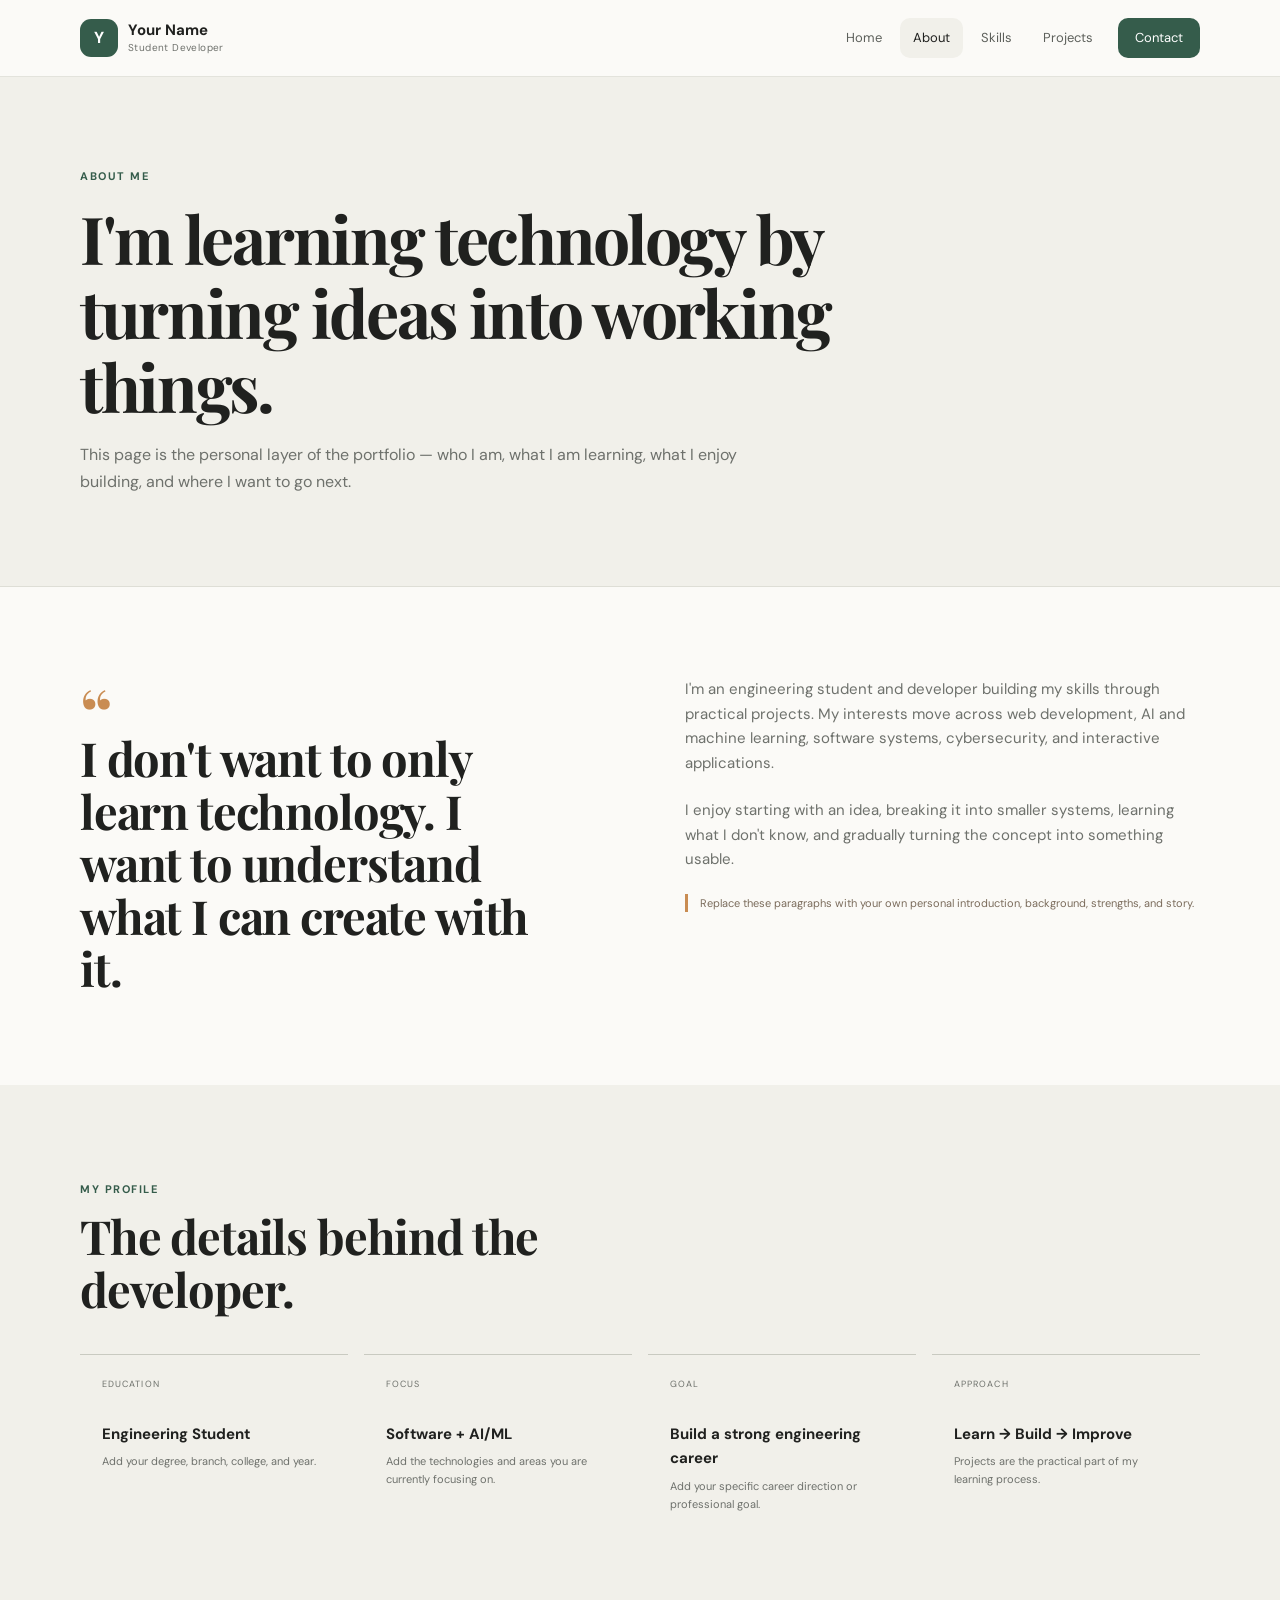
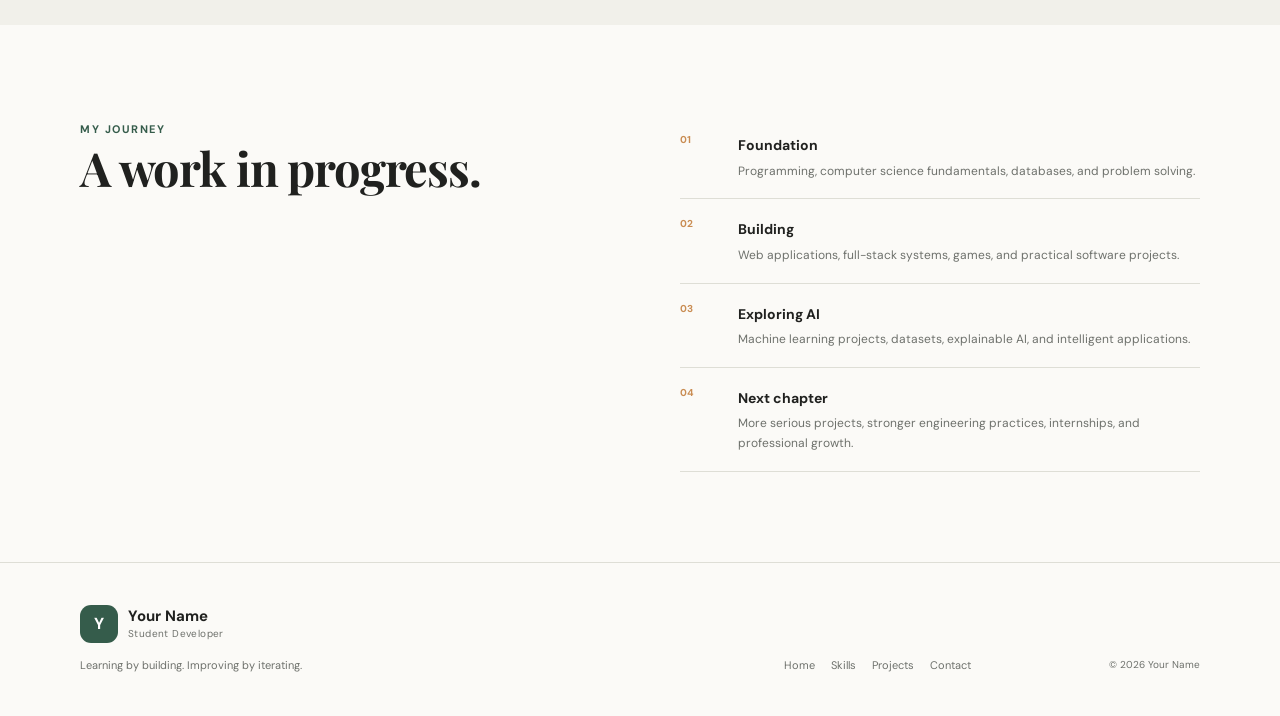
==== about.html @ 7888e47e "Add files via upload" ====
<!DOCTYPE html>
<html lang="en">
<head>
  <meta charset="UTF-8"><meta name="viewport" content="width=device-width, initial-scale=1.0">
  <meta name="description" content="About the developer, education, interests, and goals.">
  <title>About Me | Your Name</title><link rel="stylesheet" href="style.css">
</head>
<body>
<header class="site-header"><div class="container nav-wrap">
<a class="brand" href="index.html"><span class="brand-mark">Y</span><span><strong>Your Name</strong><small>Student Developer</small></span></a>
<nav class="nav" aria-label="Primary navigation"><a href="index.html">Home</a><a class="active" href="about.html">About</a><a href="facaulty.html">Skills</a><a href="gallery.html">Projects</a><a class="nav-cta" href="contact.html">Contact</a></nav>
</div></header>

<main>
<section class="page-hero"><div class="container narrow"><span class="eyebrow">About me</span><h1>I'm learning technology by turning ideas into working things.</h1><p>This page is the personal layer of the portfolio — who I am, what I am learning, what I enjoy building, and where I want to go next.</p></div></section>

<section class="section"><div class="container story-grid">
  <div class="story-statement"><span class="big-quote">“</span><h2>I don't want to only learn technology. I want to understand what I can create with it.</h2></div>
  <div>
    <p>I'm an engineering student and developer building my skills through practical projects. My interests move across web development, AI and machine learning, software systems, cybersecurity, and interactive applications.</p>
    <p>I enjoy starting with an idea, breaking it into smaller systems, learning what I don't know, and gradually turning the concept into something usable.</p>
    <p class="placeholder-note">Replace these paragraphs with your own personal introduction, background, strengths, and story.</p>
  </div>
</div></section>

<section class="section section-soft"><div class="container">
  <div class="section-heading"><div><span class="eyebrow">My profile</span><h2>The details behind the developer.</h2></div></div>
  <div class="profile-facts">
    <article><span>Education</span><strong>Engineering Student</strong><p>Add your degree, branch, college, and year.</p></article>
    <article><span>Focus</span><strong>Software + AI/ML</strong><p>Add the technologies and areas you are currently focusing on.</p></article>
    <article><span>Goal</span><strong>Build a strong engineering career</strong><p>Add your specific career direction or professional goal.</p></article>
    <article><span>Approach</span><strong>Learn → Build → Improve</strong><p>Projects are the practical part of my learning process.</p></article>
  </div>
</div></section>

<section class="section"><div class="container timeline">
  <div><span class="eyebrow">My journey</span><h2>A work in progress.</h2></div>
  <div class="timeline-list">
    <div><span>01</span><div><strong>Foundation</strong><p>Programming, computer science fundamentals, databases, and problem solving.</p></div></div>
    <div><span>02</span><div><strong>Building</strong><p>Web applications, full-stack systems, games, and practical software projects.</p></div></div>
    <div><span>03</span><div><strong>Exploring AI</strong><p>Machine learning projects, datasets, explainable AI, and intelligent applications.</p></div></div>
    <div><span>04</span><div><strong>Next chapter</strong><p>More serious projects, stronger engineering practices, internships, and professional growth.</p></div></div>
  </div>
</div></section>
</main>

<footer class="footer"><div class="container footer-grid"><div><a class="brand footer-brand" href="index.html"><span class="brand-mark">Y</span><span><strong>Your Name</strong><small>Student Developer</small></span></a><p>Learning by building. Improving by iterating.</p></div><div class="footer-links"><a href="index.html">Home</a><a href="facaulty.html">Skills</a><a href="gallery.html">Projects</a><a href="contact.html">Contact</a></div><small>© 2026 Your Name</small></div></footer>
</body></html>
---- style.css ----
@import url('https://fonts.googleapis.com/css2?family=DM+Sans:wght@400;500;600;700&family=Playfair+Display:wght@600;700&display=swap');

:root{--ink:#20211f;--muted:#6e716c;--paper:#fbfaf7;--soft:#f1f0ea;--line:#deded6;--accent:#355c4b;--accent-dark:#29483b;--warm:#c98c52;--white:#fff;--shadow:0 18px 50px rgba(28,31,27,.09);--radius:18px}
*{box-sizing:border-box}html{scroll-behavior:smooth}body{margin:0;background:var(--paper);color:var(--ink);font-family:"DM Sans",sans-serif;line-height:1.65}a{color:inherit;text-decoration:none}.container{width:min(1120px,calc(100% - 40px));margin:auto}.narrow{max-width:800px;margin-left:calc((100% - min(1120px,calc(100% - 40px)))/2)}
.site-header{position:sticky;top:0;z-index:20;background:rgba(251,250,247,.94);backdrop-filter:blur(12px);border-bottom:1px solid rgba(222,222,214,.8)}.nav-wrap{min-height:76px;display:flex;align-items:center;justify-content:space-between;gap:30px}.brand{display:flex;align-items:center;gap:10px}.brand-mark{display:grid;place-items:center;width:38px;height:38px;border-radius:11px;background:var(--accent);color:#fff;font-weight:700}.brand strong,.brand small{display:block;line-height:1.15}.brand strong{font-size:15px}.brand small{font-size:10px;color:var(--muted);margin-top:3px;letter-spacing:.04em}.nav{display:flex;align-items:center;gap:5px}.nav a{padding:9px 13px;border-radius:10px;font-size:13px;color:#5d605b;transition:.22s ease}.nav a:hover,.nav a.active{color:var(--ink);background:var(--soft)}.nav a.nav-cta{background:var(--accent);color:#fff;margin-left:7px;padding-inline:17px}.nav a.nav-cta:hover{background:var(--accent-dark);transform:translateY(-1px)}
.hero{padding:90px 0 85px}.hero-grid{display:grid;grid-template-columns:1.03fr .97fr;gap:70px;align-items:center}.eyebrow{text-transform:uppercase;letter-spacing:.14em;font-size:11px;font-weight:700;color:var(--accent)}h1,h2,h3{margin:0;line-height:1.12}h1,h2{font-family:"Playfair Display",serif}h1{font-size:clamp(45px,6vw,76px);letter-spacing:-.035em;margin:15px 0 22px}h1 span{color:var(--accent)}h2{font-size:clamp(30px,4vw,47px);letter-spacing:-.025em}h3{font-size:19px}.lead{font-size:17px;color:var(--muted);max-width:610px}.actions{display:flex;gap:12px;align-items:center;margin:30px 0}.btn{display:inline-flex;align-items:center;justify-content:center;gap:12px;border:0;border-radius:11px;padding:13px 18px;font:600 13px "DM Sans";cursor:pointer;transition:.22s ease}.btn-primary{background:var(--accent);color:#fff}.btn-primary:hover{background:var(--accent-dark);transform:translateY(-2px);box-shadow:0 10px 22px rgba(53,92,75,.18)}.btn-quiet{background:var(--soft)}.btn-quiet:hover{background:#e8e7df}.hero-note{font-size:12px;color:var(--muted);display:flex;align-items:center;gap:8px}.status-dot{width:7px;height:7px;border-radius:50%;background:#6c9a64}
.profile-card{background:var(--white);border:1px solid var(--line);border-radius:24px;padding:15px;box-shadow:var(--shadow);transform:rotate(1deg);transition:.3s ease}.profile-card:hover{transform:rotate(0) translateY(-5px)}.profile-top{display:flex;justify-content:space-between;color:var(--muted);font-size:11px;padding:5px 7px 13px}.profile-portrait{height:330px;border-radius:17px;background:linear-gradient(145deg,#dce7df,#c9b99d);display:grid;place-items:center;position:relative;overflow:hidden}.portrait-circle{width:150px;height:150px;border-radius:50%;background:var(--accent);color:#fff;display:grid;place-items:center;font:700 34px "Playfair Display";box-shadow:0 20px 40px rgba(41,72,59,.22)}.portrait-label{position:absolute;bottom:13px;left:15px;background:rgba(255,255,255,.8);padding:6px 9px;border-radius:7px;font-size:9px;color:var(--muted)}.profile-summary{padding:16px 7px 8px}.profile-summary strong,.profile-summary span{display:block}.profile-summary span{font-size:11px;color:var(--muted)}.profile-tags,.skill-tags{display:flex;gap:6px;flex-wrap:wrap}.profile-tags span,.skill-tags span{background:var(--soft);border-radius:20px;padding:5px 9px;font-size:10px;color:#555a53}
.section{padding:90px 0}.section-soft{background:var(--soft)}.section-heading{display:flex;justify-content:space-between;gap:50px;align-items:end;margin-bottom:38px}.section-heading>div{max-width:550px}.section-heading h2{margin-top:9px}.section-heading>p{max-width:430px;color:var(--muted);font-size:14px}.feature-grid{display:grid;grid-template-columns:repeat(3,1fr);gap:18px}.feature-card{background:var(--white);border:1px solid var(--line);border-radius:var(--radius);padding:27px;min-height:255px;display:flex;flex-direction:column;transition:.25s ease}.feature-card:hover{transform:translateY(-5px);box-shadow:var(--shadow);border-color:#c8c9c0}.feature-number{font-size:11px;color:var(--warm);font-weight:700;margin-bottom:45px}.feature-card p{color:var(--muted);font-size:13px;margin:9px 0 20px}.card-link,.text-link{font-size:12px;font-weight:700;color:var(--accent);margin-top:auto}.text-link{display:inline-block;margin-top:12px}
.project-preview{display:grid;grid-template-columns:1fr 1fr;gap:90px;align-items:center}.project-preview>div:first-child p{color:var(--muted);max-width:500px}.mini-projects{border-top:1px solid var(--line)}.mini-projects a{display:grid;grid-template-columns:35px 1fr auto;gap:12px;align-items:center;padding:18px 0;border-bottom:1px solid var(--line);transition:.2s}.mini-projects a:hover{padding-left:7px}.mini-projects span{font-size:10px;color:var(--warm)}.mini-projects strong{font-size:14px}.mini-projects small{font-size:10px;color:var(--muted)}
.page-hero{padding:85px 0 75px;background:var(--soft);border-bottom:1px solid var(--line)}.page-hero h1{font-size:clamp(43px,6vw,66px);margin:14px 0 18px}.page-hero p{max-width:680px;color:var(--muted);font-size:16px}
.story-grid{display:grid;grid-template-columns:1fr 1fr;gap:90px;align-items:start}.story-statement h2{max-width:470px}.big-quote{display:block;font:700 70px/1 "Playfair Display";color:var(--warm);height:55px}.story-grid p{color:var(--muted);font-size:15px;margin-top:0;margin-bottom:22px}.placeholder-note{font-size:11px!important;border-left:3px solid var(--warm);padding-left:12px;color:#7b6c5c!important}
.profile-facts{display:grid;grid-template-columns:repeat(4,1fr);gap:16px}.profile-facts article{padding:22px;border-top:1px solid #c9cac1}.profile-facts span{display:block;text-transform:uppercase;letter-spacing:.12em;font-size:9px;color:var(--muted)}.profile-facts strong{display:block;font-size:15px;margin:30px 0 6px}.profile-facts p{font-size:11px;color:var(--muted);margin:0}.timeline{display:grid;grid-template-columns:1fr 1fr;gap:80px}.timeline-list>div{display:grid;grid-template-columns:40px 1fr;gap:18px;padding:17px 0;border-bottom:1px solid var(--line)}.timeline-list>div>span{font-size:10px;color:var(--warm);font-weight:700}.timeline-list strong{font-size:14px}.timeline-list p{font-size:12px;color:var(--muted);margin:3px 0 0}
.skill-grid{display:grid;grid-template-columns:repeat(2,1fr);gap:18px}.skill-card{background:var(--white);border:1px solid var(--line);border-radius:var(--radius);padding:28px;min-height:270px;transition:.25s}.skill-card:hover{transform:translateY(-4px);box-shadow:var(--shadow)}.skill-index{font-size:11px;color:var(--warm);font-weight:700}.skill-card h2{font-size:30px;margin:42px 0 9px}.skill-card p{font-size:13px;color:var(--muted);max-width:470px}.skill-tags{margin-top:20px}.workflow{display:grid;grid-template-columns:repeat(4,1fr);gap:18px}.workflow>div{padding:22px;border-top:1px solid #c9cac1}.workflow span{display:block;font-size:10px;color:var(--warm);margin-bottom:32px}.workflow strong{font-size:15px}.workflow p{font-size:11px;color:var(--muted)}
.project-list{display:grid;gap:20px}.project-card{display:grid;grid-template-columns:320px 1fr;background:var(--white);border:1px solid var(--line);border-radius:20px;overflow:hidden;transition:.25s}.project-card:hover{transform:translateY(-4px);box-shadow:var(--shadow)}.project-art{min-height:280px;position:relative;display:flex;align-items:end;padding:20px;color:#fff}.project-art span{position:absolute;right:17px;top:14px;font-size:10px;opacity:.75}.project-art strong{font:700 29px "Playfair Display";letter-spacing:-.02em}.art-green{background:linear-gradient(140deg,#2d4d40,#8c9c83)}.art-sand{background:linear-gradient(140deg,#9b704d,#d2b68e)}.art-blue{background:linear-gradient(140deg,#384d67,#778ca1)}.art-warm{background:linear-gradient(140deg,#a75f43,#d0a675)}.art-dark{background:linear-gradient(140deg,#202b2a,#65716a)}.project-content{padding:30px}.project-type{font-size:10px;text-transform:uppercase;letter-spacing:.12em;color:var(--accent);font-weight:700}.project-content h2{font-size:31px;margin:8px 0 10px}.project-content>p{font-size:13px;color:var(--muted);max-width:650px}.page-note{margin-top:25px}
.contact-grid{display:grid;grid-template-columns:.85fr 1.15fr;gap:90px}.contact-info h2{font-size:37px;margin:13px 0 35px}.contact-detail{padding:16px 0;border-top:1px solid var(--line)}.contact-detail span{display:block;text-transform:uppercase;font-size:9px;letter-spacing:.12em;color:var(--muted);margin-bottom:5px}.contact-detail strong{font-size:13px;font-weight:600}.contact-form{background:var(--white);border:1px solid var(--line);border-radius:20px;padding:30px;box-shadow:var(--shadow)}.contact-form label{display:block;font-size:11px;font-weight:700;margin-bottom:18px}.contact-form input,.contact-form select,.contact-form textarea{display:block;width:100%;margin-top:7px;border:1px solid var(--line);border-radius:9px;background:var(--paper);padding:12px 13px;font:13px "DM Sans";color:var(--ink);outline:none;transition:.2s}.contact-form input:focus,.contact-form select:focus,.contact-form textarea:focus{border-color:var(--accent);box-shadow:0 0 0 3px rgba(53,92,75,.08)}.contact-form textarea{resize:vertical}.form-note{font-size:10px;color:var(--muted);margin:14px 0 0}
.split-callout{display:grid;grid-template-columns:1fr 1fr;gap:90px;align-items:center}.split-callout p{color:var(--muted);font-size:15px}
.footer{border-top:1px solid var(--line);padding:42px 0}.footer-grid{display:grid;grid-template-columns:1.4fr 1fr auto;gap:30px;align-items:end}.footer p{font-size:11px;color:var(--muted);margin:13px 0 0}.footer-links{display:flex;gap:16px;flex-wrap:wrap;justify-content:center}.footer-links a{font-size:11px;color:var(--muted)}.footer-links a:hover{color:var(--accent)}.footer>div>small{font-size:10px;color:var(--muted)}
@media(max-width:850px){.nav-wrap{align-items:flex-start;padding:15px 0;flex-direction:column}.nav{width:100%;overflow-x:auto;padding-bottom:2px}.nav a{white-space:nowrap}.hero{padding-top:55px}.hero-grid,.story-grid,.timeline,.project-preview,.contact-grid,.split-callout{grid-template-columns:1fr;gap:45px}.feature-grid,.workflow,.profile-facts{grid-template-columns:1fr 1fr}.section-heading{display:block}.section-heading>p{margin-top:18px}.project-card{grid-template-columns:1fr}.project-art{min-height:210px}.footer-grid{grid-template-columns:1fr}.footer-links{justify-content:flex-start}.footer-grid>small{order:3}.narrow{margin:auto}}
@media(max-width:560px){.container{width:min(100% - 28px,1120px)}.hero{padding:45px 0 60px}h1{font-size:46px}.actions{align-items:stretch;flex-direction:column}.btn{width:100%}.profile-portrait{height:280px}.section{padding:65px 0}.feature-grid,.skill-grid,.workflow,.profile-facts{grid-template-columns:1fr}.project-content{padding:22px}.project-content h2{font-size:27px}.footer-links{gap:12px}}

/* Faculty profile */
.faculty-profile{display:grid;grid-template-columns:.72fr 1.28fr;gap:80px;align-items:center}
.mentor-portrait{min-height:430px;border-radius:24px;background:linear-gradient(145deg,#dce7df,#c9b99d);display:grid;place-items:center;position:relative;overflow:hidden;border:1px solid var(--line);box-shadow:var(--shadow)}
.mentor-initials{width:190px;height:190px;border-radius:50%;display:grid;place-items:center;background:var(--accent);color:#fff;font:700 55px "Playfair Display";box-shadow:0 24px 50px rgba(41,72,59,.2)}
.mentor-portrait>span{position:absolute;bottom:17px;left:18px;background:rgba(255,255,255,.82);padding:7px 10px;border-radius:8px;font-size:10px;color:var(--muted)}
.mentor-copy h2{font-size:clamp(38px,5vw,58px);margin:10px 0 4px}.mentor-role{font-size:12px;color:var(--accent);font-weight:700;text-transform:uppercase;letter-spacing:.1em;margin-top:0}.mentor-copy>p:not(.mentor-role):not(.placeholder-note){font-size:15px;color:var(--muted);max-width:670px}
.mentor-points{display:grid;grid-template-columns:repeat(3,1fr);gap:18px}.mentor-points article{padding:25px;border-top:1px solid #c9cac1}.mentor-points span{font-size:11px;color:var(--warm);font-weight:700}.mentor-points h3{margin:34px 0 8px}.mentor-points p{font-size:13px;color:var(--muted);margin:0}
.quote-panel{max-width:820px;text-align:center}.quote-panel .big-quote{height:auto;margin-bottom:5px}.quote-panel blockquote{font:600 clamp(28px,4vw,43px)/1.25 "Playfair Display";margin:0;letter-spacing:-.02em}.quote-panel p{font-size:11px;color:var(--muted);margin-top:20px}
@media(max-width:850px){.faculty-profile{grid-template-columns:1fr;gap:45px}.mentor-points{grid-template-columns:1fr}}
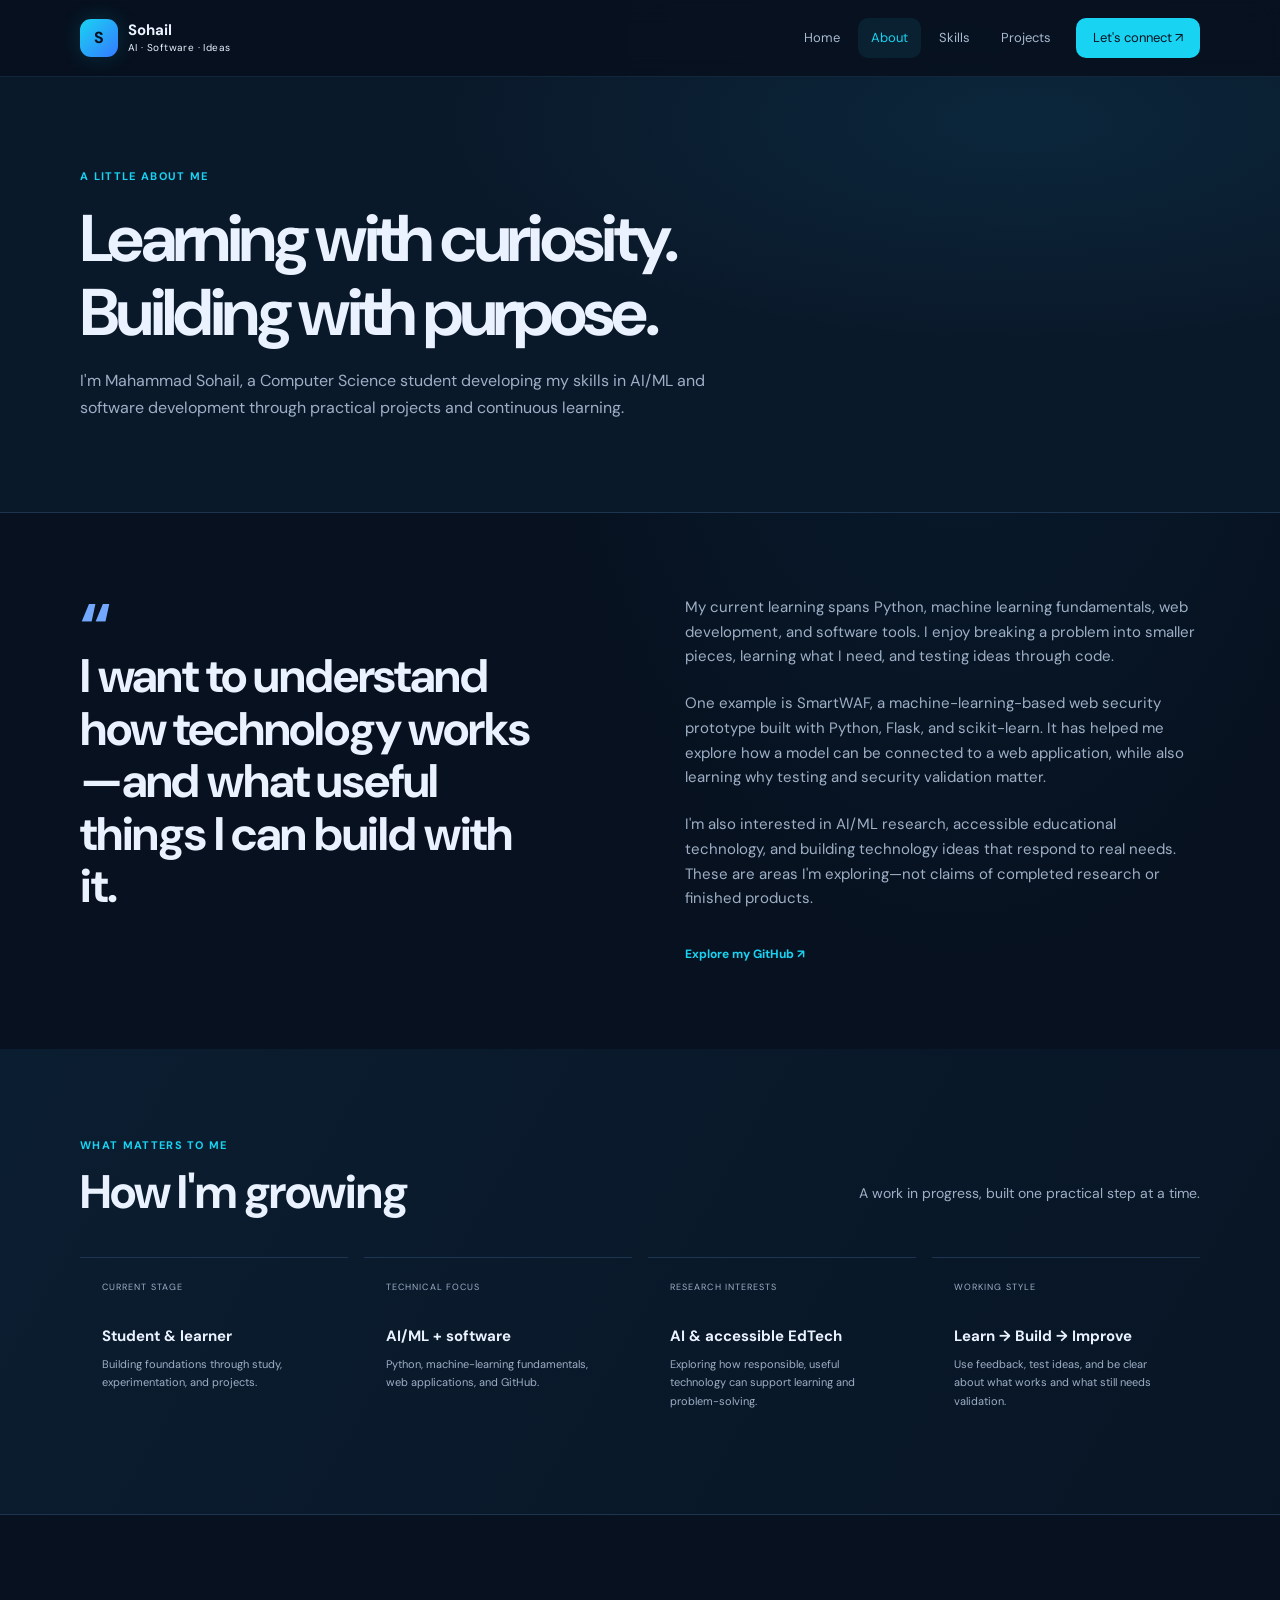
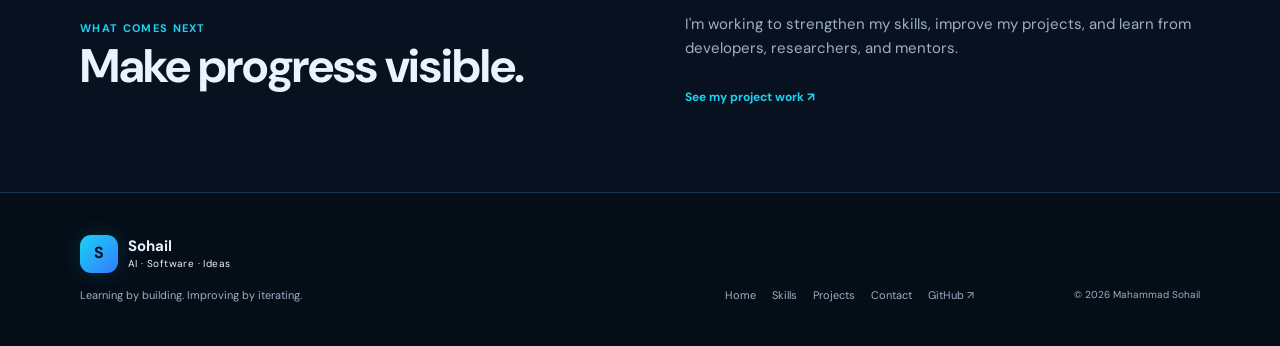
==== commit d7f98e09: "Refine portfolio page: about.html" ====
--- a/about.html
+++ b/about.html
@@ -1,48 +1,29 @@
 <!DOCTYPE html>
 <html lang="en">
 <head>
-  <meta charset="UTF-8"><meta name="viewport" content="width=device-width, initial-scale=1.0">
-  <meta name="description" content="About the developer, education, interests, and goals.">
-  <title>About Me | Your Name</title><link rel="stylesheet" href="style.css">
+<meta charset="UTF-8"><meta name="viewport" content="width=device-width, initial-scale=1.0">
+<meta name="theme-color" content="#07111f"><meta name="description" content="About Mahammad Sohail, a Computer Science student exploring AI/ML, software development, and practical technology projects.">
+<title>About | Mahammad Sohail</title><link rel="stylesheet" href="style.css">
 </head>
 <body>
 <header class="site-header"><div class="container nav-wrap">
-<a class="brand" href="index.html"><span class="brand-mark">Y</span><span><strong>Your Name</strong><small>Student Developer</small></span></a>
-<nav class="nav" aria-label="Primary navigation"><a href="index.html">Home</a><a class="active" href="about.html">About</a><a href="facaulty.html">Skills</a><a href="gallery.html">Projects</a><a class="nav-cta" href="contact.html">Contact</a></nav>
+<a class="brand" href="index.html"><span class="brand-mark">S</span><span><strong>Sohail</strong><small>AI · Software · Ideas</small></span></a>
+<nav class="nav" aria-label="Primary navigation"><a href="index.html">Home</a><a class="active" href="about.html">About</a><a href="facaulty.html">Skills</a><a href="gallery.html">Projects</a><a class="nav-cta" href="contact.html">Let's connect ↗</a></nav>
 </div></header>
-
 <main>
-<section class="page-hero"><div class="container narrow"><span class="eyebrow">About me</span><h1>I'm learning technology by turning ideas into working things.</h1><p>This page is the personal layer of the portfolio — who I am, what I am learning, what I enjoy building, and where I want to go next.</p></div></section>
-
+<section class="page-hero"><div class="container narrow"><span class="eyebrow">A little about me</span><h1>Learning with curiosity. Building with purpose.</h1><p>I'm Mahammad Sohail, a Computer Science student developing my skills in AI/ML and software development through practical projects and continuous learning.</p></div></section>
 <section class="section"><div class="container story-grid">
-  <div class="story-statement"><span class="big-quote">“</span><h2>I don't want to only learn technology. I want to understand what I can create with it.</h2></div>
-  <div>
-    <p>I'm an engineering student and developer building my skills through practical projects. My interests move across web development, AI and machine learning, software systems, cybersecurity, and interactive applications.</p>
-    <p>I enjoy starting with an idea, breaking it into smaller systems, learning what I don't know, and gradually turning the concept into something usable.</p>
-    <p class="placeholder-note">Replace these paragraphs with your own personal introduction, background, strengths, and story.</p>
-  </div>
+<div class="story-statement"><span class="big-quote">“</span><h2>I want to understand how technology works—and what useful things I can build with it.</h2></div>
+<div><p>My current learning spans Python, machine learning fundamentals, web development, and software tools. I enjoy breaking a problem into smaller pieces, learning what I need, and testing ideas through code.</p><p>One example is SmartWAF, a machine-learning-based web security prototype built with Python, Flask, and scikit-learn. It has helped me explore how a model can be connected to a web application, while also learning why testing and security validation matter.</p><p>I'm also interested in AI/ML research, accessible educational technology, and building technology ideas that respond to real needs. These are areas I'm exploring—not claims of completed research or finished products.</p><a class="text-link" href="https://github.com/Sohail07x" target="_blank" rel="noopener noreferrer">Explore my GitHub ↗</a></div>
 </div></section>
-
-<section class="section section-soft"><div class="container">
-  <div class="section-heading"><div><span class="eyebrow">My profile</span><h2>The details behind the developer.</h2></div></div>
-  <div class="profile-facts">
-    <article><span>Education</span><strong>Engineering Student</strong><p>Add your degree, branch, college, and year.</p></article>
-    <article><span>Focus</span><strong>Software + AI/ML</strong><p>Add the technologies and areas you are currently focusing on.</p></article>
-    <article><span>Goal</span><strong>Build a strong engineering career</strong><p>Add your specific career direction or professional goal.</p></article>
-    <article><span>Approach</span><strong>Learn → Build → Improve</strong><p>Projects are the practical part of my learning process.</p></article>
-  </div>
-</div></section>
-
-<section class="section"><div class="container timeline">
-  <div><span class="eyebrow">My journey</span><h2>A work in progress.</h2></div>
-  <div class="timeline-list">
-    <div><span>01</span><div><strong>Foundation</strong><p>Programming, computer science fundamentals, databases, and problem solving.</p></div></div>
-    <div><span>02</span><div><strong>Building</strong><p>Web applications, full-stack systems, games, and practical software projects.</p></div></div>
-    <div><span>03</span><div><strong>Exploring AI</strong><p>Machine learning projects, datasets, explainable AI, and intelligent applications.</p></div></div>
-    <div><span>04</span><div><strong>Next chapter</strong><p>More serious projects, stronger engineering practices, internships, and professional growth.</p></div></div>
-  </div>
-</div></section>
+<section class="section section-soft"><div class="container"><div class="section-heading"><div><span class="eyebrow">What matters to me</span><h2>How I'm growing</h2></div><p>A work in progress, built one practical step at a time.</p></div>
+<div class="profile-facts">
+<article><span>Current stage</span><strong>Student & learner</strong><p>Building foundations through study, experimentation, and projects.</p></article>
+<article><span>Technical focus</span><strong>AI/ML + software</strong><p>Python, machine-learning fundamentals, web applications, and GitHub.</p></article>
+<article><span>Research interests</span><strong>AI & accessible EdTech</strong><p>Exploring how responsible, useful technology can support learning and problem-solving.</p></article>
+<article><span>Working style</span><strong>Learn → Build → Improve</strong><p>Use feedback, test ideas, and be clear about what works and what still needs validation.</p></article>
+</div></div></section>
+<section class="section"><div class="container split-callout"><div><span class="eyebrow">What comes next</span><h2>Make progress visible.</h2></div><div><p>I'm working to strengthen my skills, improve my projects, and learn from developers, researchers, and mentors.</p><a class="text-link" href="gallery.html">See my project work ↗</a></div></div></section>
 </main>
-
-<footer class="footer"><div class="container footer-grid"><div><a class="brand footer-brand" href="index.html"><span class="brand-mark">Y</span><span><strong>Your Name</strong><small>Student Developer</small></span></a><p>Learning by building. Improving by iterating.</p></div><div class="footer-links"><a href="index.html">Home</a><a href="facaulty.html">Skills</a><a href="gallery.html">Projects</a><a href="contact.html">Contact</a></div><small>© 2026 Your Name</small></div></footer>
-</body></html>
+<footer class="footer"><div class="container footer-grid"><div><a class="brand footer-brand" href="index.html"><span class="brand-mark">S</span><span><strong>Sohail</strong><small>AI · Software · Ideas</small></span></a><p>Learning by building. Improving by iterating.</p></div><div class="footer-links"><a href="index.html">Home</a><a href="facaulty.html">Skills</a><a href="gallery.html">Projects</a><a href="contact.html">Contact</a><a href="https://github.com/Sohail07x" target="_blank" rel="noopener noreferrer">GitHub ↗</a></div><small>© 2026 Mahammad Sohail</small></div></footer>
+</body></html>
--- a/style.css
+++ b/style.css
@@ -27,3 +27,45 @@
 .mentor-points{display:grid;grid-template-columns:repeat(3,1fr);gap:18px}.mentor-points article{padding:25px;border-top:1px solid #c9cac1}.mentor-points span{font-size:11px;color:var(--warm);font-weight:700}.mentor-points h3{margin:34px 0 8px}.mentor-points p{font-size:13px;color:var(--muted);margin:0}
 .quote-panel{max-width:820px;text-align:center}.quote-panel .big-quote{height:auto;margin-bottom:5px}.quote-panel blockquote{font:600 clamp(28px,4vw,43px)/1.25 "Playfair Display";margin:0;letter-spacing:-.02em}.quote-panel p{font-size:11px;color:var(--muted);margin-top:20px}
 @media(max-width:850px){.faculty-profile{grid-template-columns:1fr;gap:45px}.mentor-points{grid-template-columns:1fr}}
+
+
+/* === Sohail portfolio: midnight navy + electric cyan design system === */
+@import url('https://fonts.googleapis.com/css2?family=DM+Sans:wght@400;500;600;700&family=Space+Grotesk:wght@400;500;600;700&display=swap');
+:root{color-scheme:dark;--ink:#eaf2ff;--muted:#9eafc6;--paper:#07111f;--soft:#0b1a2b;--line:#1c3550;--accent:#19d3f3;--accent-dark:#08a9d0;--warm:#72a9ff;--white:#0d1d30;--shadow:0 22px 70px rgba(0,0,0,.26);--radius:18px}
+body{background:radial-gradient(ellipse at 75% 5%,rgba(12,82,128,.18),transparent 35%),var(--paper);color:var(--ink);font-family:"DM Sans",sans-serif}
+h1,h2,h3,.project-art strong,.big-quote,.quote-panel blockquote{font-family:"Space Grotesk","DM Sans",sans-serif}
+a{transition:color .2s ease}
+.site-header{background:rgba(7,17,31,.86);border-bottom:1px solid rgba(52,106,145,.25)}
+.brand-mark{background:linear-gradient(135deg,#19d3f3,#347bff);color:#06111f;box-shadow:0 0 22px rgba(25,211,243,.16)}
+.brand small,.brand strong{color:var(--ink)}
+.nav a{color:#a8bad0}.nav a:hover,.nav a.active{color:var(--accent);background:rgba(25,211,243,.08)}
+.nav a.nav-cta{background:var(--accent);color:#06111f}.nav a.nav-cta:hover{background:#70eaff}
+.hero{padding:76px 0 82px}.hero-grid{gap:56px}.eyebrow{color:var(--accent);letter-spacing:.12em}
+h1{font-size:clamp(44px,6vw,72px);letter-spacing:-.055em}h1 span{color:var(--accent)}
+.lead{color:#b2c2d7}.btn{border-radius:12px}.btn-primary{background:linear-gradient(110deg,#19d3f3,#398bff);color:#06111f;box-shadow:0 8px 28px rgba(25,211,243,.12)}.btn-primary:hover{background:linear-gradient(110deg,#70eaff,#70aaff);box-shadow:0 12px 34px rgba(25,211,243,.2)}.btn-quiet{background:#10243a;color:var(--ink);border:1px solid #244663}.btn-quiet:hover{background:#16314c}
+.status-dot{background:#26e0b3;box-shadow:0 0 10px rgba(38,224,179,.6)}.hero-note{color:var(--muted)}
+.profile-card,.feature-card,.project-card,.contact-form{background:linear-gradient(145deg,rgba(15,34,54,.96),rgba(8,22,38,.98));border-color:#1c3a55;box-shadow:var(--shadow)}
+.profile-card{border-radius:24px;transform:none;overflow:hidden}.profile-card:hover{transform:translateY(-4px);border-color:#286180}.profile-top{color:#9fb4cb}.live-label{display:flex;align-items:center;gap:7px}
+.visual-stage{height:300px;position:relative;display:grid;place-items:center;overflow:hidden;border-radius:17px;background:radial-gradient(circle at 50% 46%,rgba(17,153,204,.22),transparent 35%),linear-gradient(140deg,#0c2138,#06101e)}
+.stage-grid{position:absolute;inset:0;background-image:linear-gradient(rgba(64,150,198,.08) 1px,transparent 1px),linear-gradient(90deg,rgba(64,150,198,.08) 1px,transparent 1px);background-size:28px 28px;mask-image:linear-gradient(to bottom,transparent,#000 25%,#000 75%,transparent)}
+.core-mark{z-index:2;width:112px;height:112px;display:grid;place-items:center;border-radius:32px;border:1px solid rgba(25,211,243,.65);background:linear-gradient(145deg,rgba(25,211,243,.17),rgba(43,107,255,.08));box-shadow:0 0 60px rgba(25,211,243,.18),inset 0 0 30px rgba(25,211,243,.08);font:700 54px "Space Grotesk";color:#eafaff}.core-mark span{color:var(--accent)}
+.orbit{position:absolute;border:1px solid rgba(25,211,243,.3);border-radius:50%;transform:rotate(-28deg)}.orbit-one{width:245px;height:150px}.orbit-two{width:300px;height:205px;transform:rotate(35deg);border-color:rgba(75,133,255,.25)}
+.float-chip{position:absolute;z-index:3;border:1px solid #24516b;background:rgba(8,24,41,.92);border-radius:9px;padding:8px 11px;font-size:11px;color:#d5f8ff;box-shadow:0 8px 24px rgba(0,0,0,.18)}.chip-ai{top:22%;left:9%}.chip-code{top:28%;right:8%}.chip-build{bottom:17%;left:50%;transform:translateX(-50%);white-space:nowrap}
+.profile-summary{display:flex;align-items:center;justify-content:space-between;padding:18px 7px 12px}.profile-summary strong{color:var(--ink)}.profile-summary span{color:var(--muted)}.profile-arrow{color:var(--accent)!important;font-size:22px}.profile-tags span,.skill-tags span{background:#102a40;color:#b7d5e9;border:1px solid #1a3c56}
+.hero-socials{display:flex;gap:18px;margin-top:22px}.hero-socials a{font-size:12px;color:#8da8c4}.hero-socials a:hover{color:var(--accent)}
+.section{padding:82px 0}.section-soft,.page-hero{background:linear-gradient(120deg,rgba(11,30,49,.94),rgba(8,22,38,.84));border-bottom:1px solid var(--line)}
+.section-heading>p,.feature-card p,.project-preview>div:first-child p,.project-content>p,.story-grid p,.skill-card p,.workflow p,.timeline-list p,.mentor-copy>p:not(.mentor-role):not(.placeholder-note),.contact-info h2+*{color:var(--muted)}
+.feature-card{min-height:245px;position:relative;overflow:hidden}.feature-card:before{content:"";position:absolute;width:140px;height:140px;right:-80px;top:-80px;border-radius:50%;background:rgba(25,211,243,.07);transition:transform .3s}.feature-card:hover{transform:translateY(-5px);border-color:#28708d;box-shadow:0 20px 55px rgba(0,0,0,.28)}.feature-card:hover:before{transform:scale(1.5)}.feature-number{color:var(--accent)}.card-link,.text-link{color:var(--accent)}
+.mini-projects{border-color:var(--line)}.mini-projects a{border-color:var(--line)}.mini-projects a:hover{padding-left:8px}.mini-projects span{color:var(--accent)}.mini-projects small{color:var(--muted)}.mini-projects b{color:var(--accent);font-weight:500}
+.project-disclaimer{font-size:11px!important;border-left:2px solid var(--warm);padding-left:12px;margin-top:22px}
+.page-hero{background:radial-gradient(ellipse at 80% 10%,rgba(18,128,174,.13),transparent 40%),#0a192a}
+.story-statement h2,.profile-facts strong,.timeline-list strong,.skill-card h2,.project-content h2,.contact-info h2{color:var(--ink)}
+.profile-facts article,.timeline-list>div,.workflow>div,.mentor-points article{border-color:var(--line)}
+.skill-card{background:#0d1d30;border-color:#1c3a55}.skill-card:hover{border-color:#28708d}.skill-index,.workflow span,.timeline-list>div>span{color:var(--accent)}
+.project-art{background:radial-gradient(circle at 70% 20%,rgba(25,211,243,.25),transparent 30%),linear-gradient(145deg,#123452,#07111f)}.art-green,.art-sand,.art-blue,.art-warm,.art-dark{background:radial-gradient(circle at 70% 20%,rgba(25,211,243,.2),transparent 35%),linear-gradient(145deg,#123452,#07111f)}
+.contact-detail{border-color:var(--line)}.contact-form input,.contact-form select,.contact-form textarea{background:#081626;border-color:#23415c;color:var(--ink)}.contact-form input:focus,.contact-form select:focus,.contact-form textarea:focus{border-color:var(--accent);box-shadow:0 0 0 3px rgba(25,211,243,.1)}
+.footer{border-color:var(--line);background:#050d17}.footer p,.footer-links a,.footer-grid>small{color:var(--muted)}.footer-links a:hover{color:var(--accent)}
+.placeholder-note{color:#f2c17a!important;border-color:#f2c17a}.mentor-portrait{background:linear-gradient(145deg,#102a40,#07111f);border-color:var(--line)}.mentor-initials{background:linear-gradient(135deg,#19d3f3,#347bff);color:#06111f}
+@media(max-width:850px){.hero-grid{gap:38px}.visual-stage{height:260px}}
+@media(max-width:560px){.hero{padding:48px 0 58px}.section{padding:62px 0}.visual-stage{height:245px}.core-mark{width:90px;height:90px;font-size:44px}.orbit-one{width:200px;height:125px}.orbit-two{width:250px;height:175px}.hero-socials{justify-content:center}}
+@media(prefers-reduced-motion:reduce){html{scroll-behavior:auto}*,*::before,*::after{animation-duration:.01ms!important;animation-iteration-count:1!important;transition-duration:.01ms!important}}
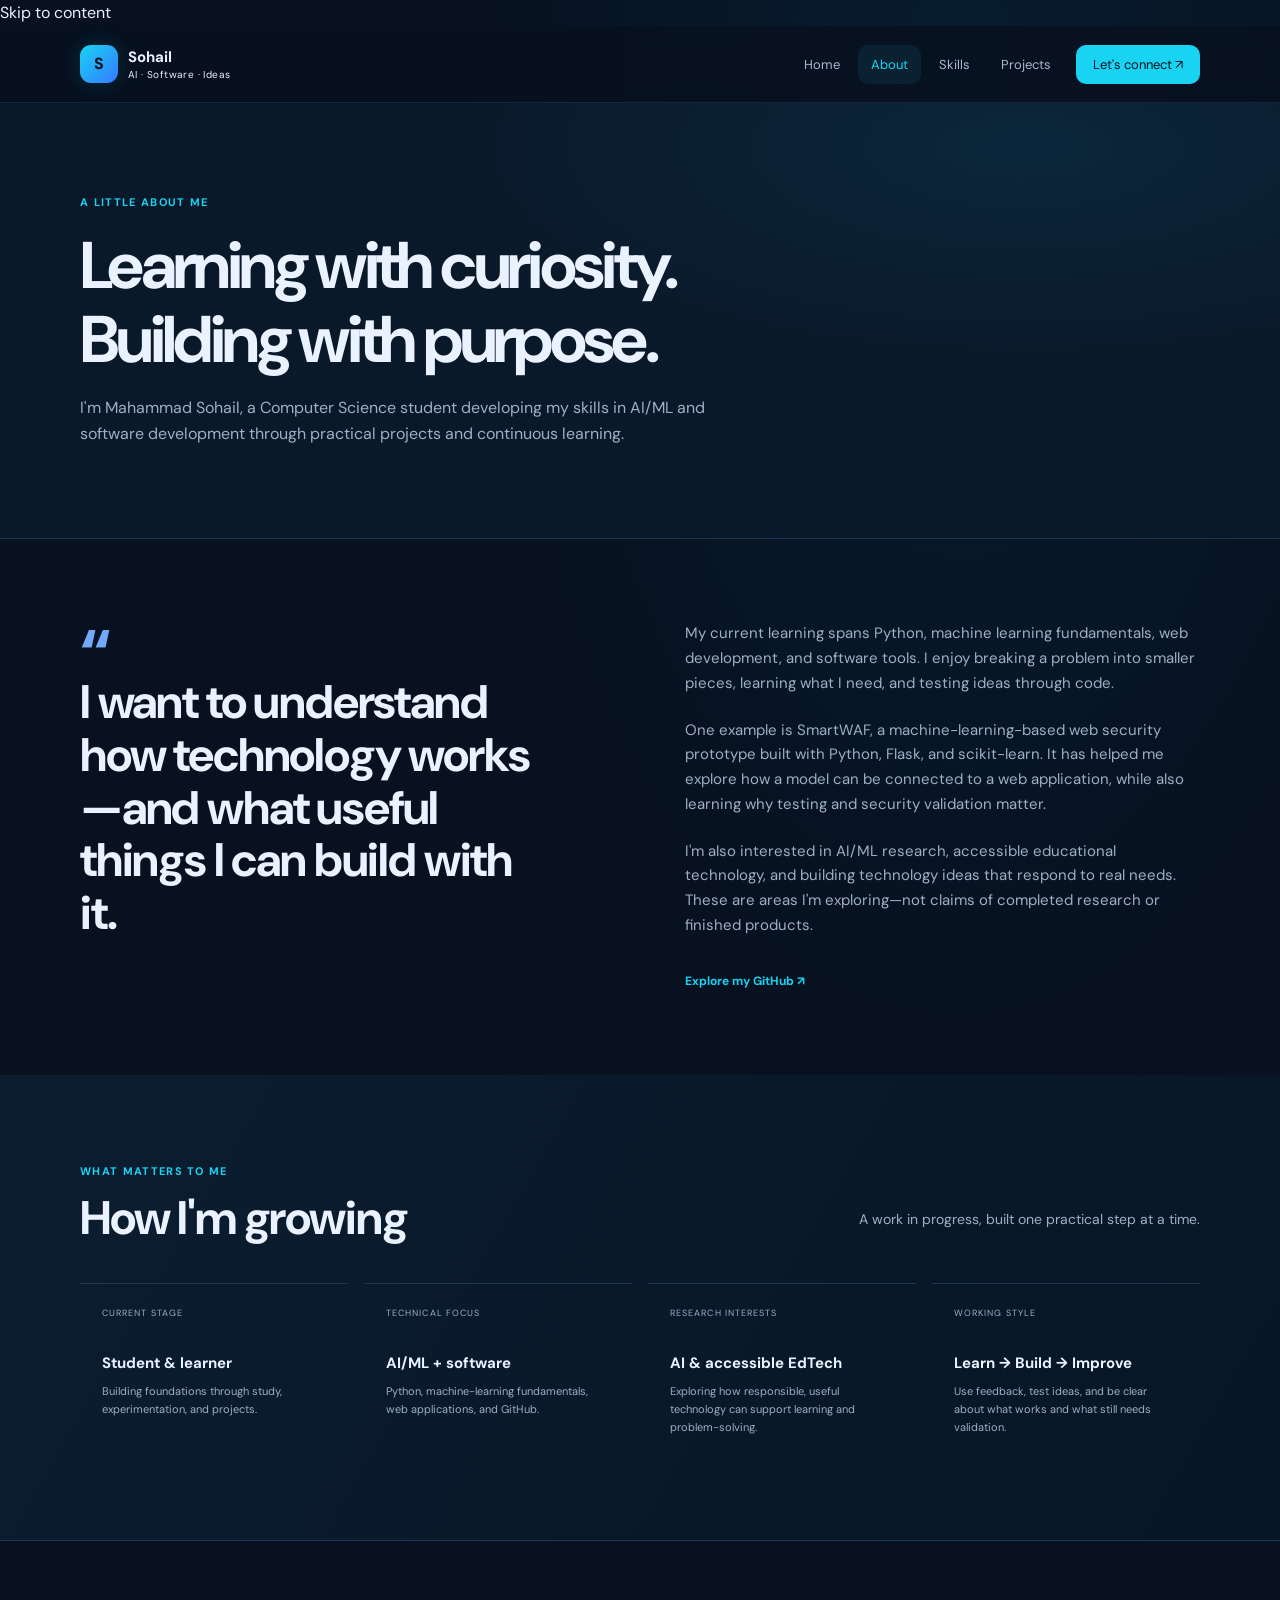
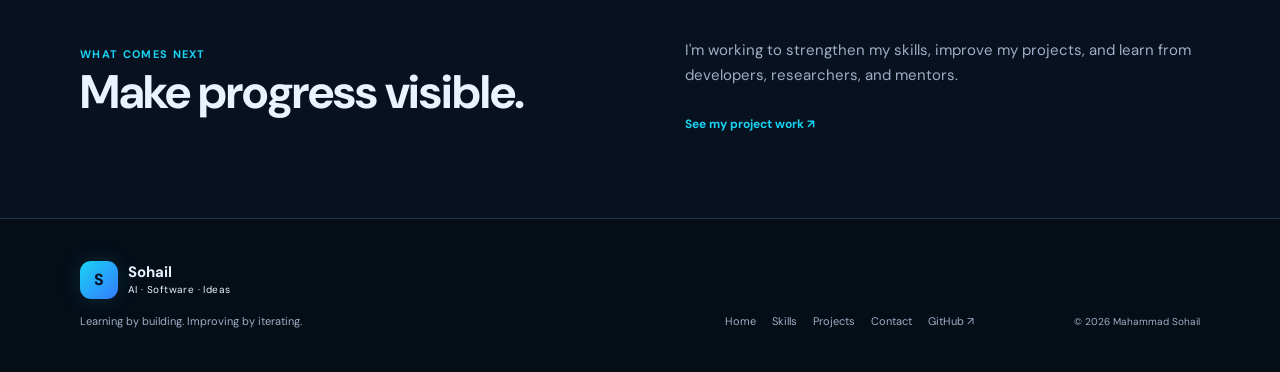
==== commit b3f9ce79: "Refine page accessibility and navigation" ====
--- a/about.html
+++ b/about.html
@@ -6,11 +6,12 @@
 <title>About | Mahammad Sohail</title><link rel="stylesheet" href="style.css">
 </head>
 <body>
+<a class="skip-link" href="#main-content">Skip to content</a>
 <header class="site-header"><div class="container nav-wrap">
 <a class="brand" href="index.html"><span class="brand-mark">S</span><span><strong>Sohail</strong><small>AI · Software · Ideas</small></span></a>
-<nav class="nav" aria-label="Primary navigation"><a href="index.html">Home</a><a class="active" href="about.html">About</a><a href="facaulty.html">Skills</a><a href="gallery.html">Projects</a><a class="nav-cta" href="contact.html">Let's connect ↗</a></nav>
+<nav class="nav" aria-label="Primary navigation"><a href="index.html">Home</a><a class="active" aria-current="page" href="about.html">About</a><a href="facaulty.html">Skills</a><a href="gallery.html">Projects</a><a class="nav-cta" href="contact.html">Let's connect ↗</a></nav>
 </div></header>
-<main>
+<main id="main-content">
 <section class="page-hero"><div class="container narrow"><span class="eyebrow">A little about me</span><h1>Learning with curiosity. Building with purpose.</h1><p>I'm Mahammad Sohail, a Computer Science student developing my skills in AI/ML and software development through practical projects and continuous learning.</p></div></section>
 <section class="section"><div class="container story-grid">
 <div class="story-statement"><span class="big-quote">“</span><h2>I want to understand how technology works—and what useful things I can build with it.</h2></div>
